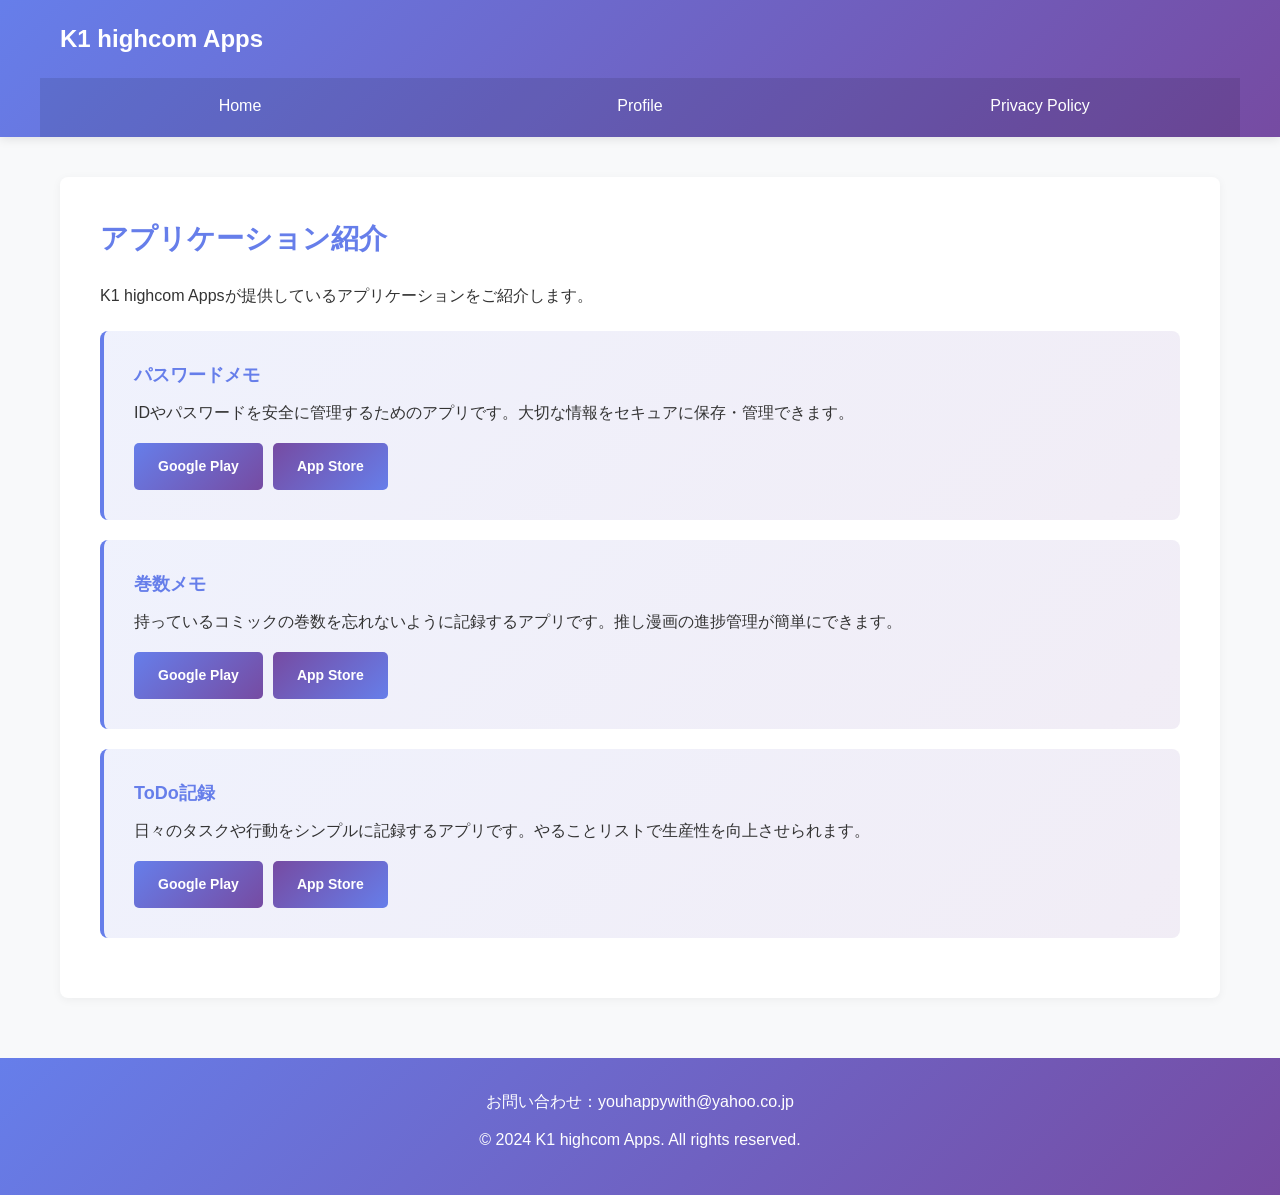
==== index.html @ 00ea288c "jekyllを使わずにWebサイトを作成" ====
<!DOCTYPE html>
<html lang="ja">
<head>
  <meta charset="UTF-8">
  <meta name="viewport" content="width=device-width, initial-scale=1.0">
  <title>K1 highcom Apps</title>
  <link rel="stylesheet" href="styles.css">
</head>
<body>
  <header>
    <div class="header-container">
      <div class="site-title">
        K1 highcom Apps
        <button class="menu-toggle">☰</button>
      </div>
      <nav>
        <ul>
          <li><a href="index.html">Home</a></li>
          <li><a href="profile.html">Profile</a></li>
          <li><a href="privacy.html">Privacy Policy</a></li>
        </ul>
      </nav>
    </div>
  </header>

  <main>
    <div class="container">
      <h1>アプリケーション紹介</h1>
      <p>K1 highcom Appsが提供しているアプリケーションをご紹介します。</p>

      <div class="app-card">
        <h3>パスワードメモ</h3>
        <p>IDやパスワードを安全に管理するためのアプリです。大切な情報をセキュアに保存・管理できます。</p>
        <div class="download-buttons">
          <a href="https://play.google.com/store/apps/details?id=com.highcom.passwordmemo&hl=ja" class="btn" target="_blank">Google Play</a>
          <a href="https://apps.apple.com/jp/app/id1234567890" class="btn btn-secondary" target="_blank">App Store</a>
        </div>
      </div>

      <div class="app-card">
        <h3>巻数メモ</h3>
        <p>持っているコミックの巻数を忘れないように記録するアプリです。推し漫画の進捗管理が簡単にできます。</p>
        <div class="download-buttons">
          <a href="https://play.google.com/store/apps/details?id=com.highcom.comicmemo&hl=ja" class="btn" target="_blank">Google Play</a>
          <a href="https://apps.apple.com/jp/app/id987654321" class="btn btn-secondary" target="_blank">App Store</a>
        </div>
      </div>

      <div class="app-card">
        <h3>ToDo記録</h3>
        <p>日々のタスクや行動をシンプルに記録するアプリです。やることリストで生産性を向上させられます。</p>
        <div class="download-buttons">
          <a href="https://play.google.com/store/apps/details?id=com.highcom.todolog&hl=ja" class="btn" target="_blank">Google Play</a>
          <a href="https://apps.apple.com/jp/app/id555666777" class="btn btn-secondary" target="_blank">App Store</a>
        </div>
      </div>
    </div>
  </main>

  <footer>
    <p>お問い合わせ：<a href="mailto:youhappywith@yahoo.co.jp">youhappywith@yahoo.co.jp</a></p>
    <p>&copy; 2024 K1 highcom Apps. All rights reserved.</p>
  </footer>

  <script src="script.js"></script>
</body>
</html>
---- styles.css ----
/* Global Styles */
* {
  margin: 0;
  padding: 0;
  box-sizing: border-box;
}

body {
  font-family: 'Segoe UI', Tahoma, Geneva, Verdana, sans-serif;
  line-height: 1.6;
  color: #333;
  background-color: #f8f9fa;
}

/* Header & Navigation */
header {
  background: linear-gradient(135deg, #667eea 0%, #764ba2 100%);
  color: white;
  padding: 0;
  box-shadow: 0 2px 10px rgba(0, 0, 0, 0.1);
  position: sticky;
  top: 0;
  z-index: 100;
}

.header-container {
  max-width: 1200px;
  margin: 0 auto;
  padding: 0;
}

.site-title {
  padding: 20px;
  font-size: 24px;
  font-weight: bold;
  display: flex;
  justify-content: space-between;
  align-items: center;
}

.menu-toggle {
  display: none;
  background: none;
  border: none;
  color: white;
  font-size: 24px;
  cursor: pointer;
}

nav {
  background: rgba(0, 0, 0, 0.1);
  display: flex;
  justify-content: flex-start;
}

nav ul {
  list-style: none;
  display: flex;
  width: 100%;
  margin: 0;
  padding: 0;
}

nav li {
  flex: 1;
}

nav a {
  display: block;
  color: white;
  text-decoration: none;
  padding: 15px 20px;
  text-align: center;
  transition: background-color 0.3s ease;
  border-bottom: 3px solid transparent;
}

nav a:hover,
nav a.active {
  background-color: rgba(0, 0, 0, 0.2);
  border-bottom-color: white;
}

/* Main Content */
main {
  max-width: 1200px;
  margin: 40px auto;
  padding: 0 20px;
}

.container {
  background: white;
  padding: 40px;
  border-radius: 8px;
  box-shadow: 0 2px 10px rgba(0, 0, 0, 0.05);
  margin-bottom: 40px;
}

h1 {
  color: #667eea;
  margin-bottom: 20px;
  font-size: 28px;
}

h2 {
  color: #764ba2;
  margin-top: 30px;
  margin-bottom: 15px;
  font-size: 22px;
}

h3 {
  color: #667eea;
  margin-top: 20px;
  margin-bottom: 10px;
  font-size: 18px;
}

p {
  margin-bottom: 15px;
  line-height: 1.8;
}

/* App Cards */
.app-card {
  background: linear-gradient(135deg, rgba(102, 126, 234, 0.1) 0%, rgba(118, 75, 162, 0.1) 100%);
  padding: 30px;
  margin: 20px 0;
  border-radius: 8px;
  border-left: 4px solid #667eea;
}

.app-card h3 {
  color: #667eea;
  margin-top: 0;
}

.app-card p {
  margin-bottom: 15px;
}

.download-buttons {
  display: flex;
  gap: 10px;
  margin-top: 15px;
  flex-wrap: wrap;
}

.btn {
  display: inline-block;
  padding: 12px 24px;
  background: linear-gradient(135deg, #667eea 0%, #764ba2 100%);
  color: white;
  text-decoration: none;
  border-radius: 5px;
  transition: transform 0.2s ease, box-shadow 0.2s ease;
  border: none;
  cursor: pointer;
  font-size: 14px;
  font-weight: 600;
}

.btn:hover {
  transform: translateY(-2px);
  box-shadow: 0 4px 15px rgba(102, 126, 234, 0.4);
}

.btn-secondary {
  background: linear-gradient(135deg, #764ba2 0%, #667eea 100%);
}

/* Profile Section */
.profile-info {
  display: grid;
  grid-template-columns: 1fr 1fr;
  gap: 30px;
  margin-bottom: 40px;
}

.profile-bio {
  padding: 20px;
  background: linear-gradient(135deg, rgba(102, 126, 234, 0.05) 0%, rgba(118, 75, 162, 0.05) 100%);
  border-radius: 8px;
  border-left: 4px solid #667eea;
}

.profile-bio h3 {
  margin-top: 0;
}

.profile-skills {
  padding: 20px;
  background: linear-gradient(135deg, rgba(118, 75, 162, 0.05) 0%, rgba(102, 126, 234, 0.05) 100%);
  border-radius: 8px;
  border-left: 4px solid #764ba2;
}

.profile-skills h3 {
  margin-top: 0;
  color: #764ba2;
}

.skill-list {
  list-style: none;
  padding: 0;
}

.skill-list li {
  padding: 8px 0;
  color: #555;
}

.skill-list li:before {
  content: "▸ ";
  color: #667eea;
  font-weight: bold;
  margin-right: 8px;
}

/* Timeline */
.timeline {
  position: relative;
  padding: 20px 0;
}

.timeline-item {
  padding-left: 40px;
  margin: 15px 0;
  position: relative;
}

.timeline-item:before {
  content: "";
  position: absolute;
  left: 0;
  top: 5px;
  width: 12px;
  height: 12px;
  background: linear-gradient(135deg, #667eea 0%, #764ba2 100%);
  border-radius: 50%;
  border: 2px solid white;
  box-shadow: 0 0 0 2px #667eea;
}

.timeline-date {
  font-weight: bold;
  color: #667eea;
  margin-right: 10px;
}

.timeline-content {
  color: #555;
}

/* Social Links */
.social-links {
  display: flex;
  gap: 15px;
  margin-top: 20px;
  flex-wrap: wrap;
}

.social-links a {
  display: inline-block;
  padding: 10px 20px;
  background: linear-gradient(135deg, #667eea 0%, #764ba2 100%);
  color: white;
  text-decoration: none;
  border-radius: 5px;
  transition: transform 0.2s ease;
  font-size: 14px;
  font-weight: 600;
}

.social-links a:hover {
  transform: translateY(-2px);
}

/* Footer */
footer {
  background: linear-gradient(135deg, #667eea 0%, #764ba2 100%);
  color: white;
  text-align: center;
  padding: 30px 20px;
  margin-top: 60px;
}

footer p {
  margin-bottom: 10px;
  color: white;
}

footer a {
  color: white;
  text-decoration: none;
  transition: text-decoration 0.2s ease;
}

footer a:hover {
  text-decoration: underline;
}

/* Responsive */
@media (max-width: 768px) {
  .site-title {
    flex-direction: column;
    align-items: flex-start;
  }

  .menu-toggle {
    display: block;
    position: absolute;
    top: 20px;
    right: 20px;
  }

  nav {
    max-height: 0;
    overflow: hidden;
    transition: max-height 0.3s ease;
  }

  nav.active {
    max-height: 300px;
  }

  nav ul {
    flex-direction: column;
  }

  nav li {
    flex: none;
  }

  .profile-info {
    grid-template-columns: 1fr;
  }

  .container {
    padding: 20px;
  }

  .download-buttons {
    flex-direction: column;
  }

  .btn {
    width: 100%;
    text-align: center;
  }

  h1 {
    font-size: 24px;
  }

  h2 {
    font-size: 20px;
  }
}

@media (max-width: 480px) {
  .site-title {
    font-size: 20px;
  }

  nav a {
    padding: 12px 15px;
    font-size: 14px;
  }

  .app-card {
    padding: 20px;
  }

  h1 {
    font-size: 20px;
  }

  h2 {
    font-size: 18px;
  }
}
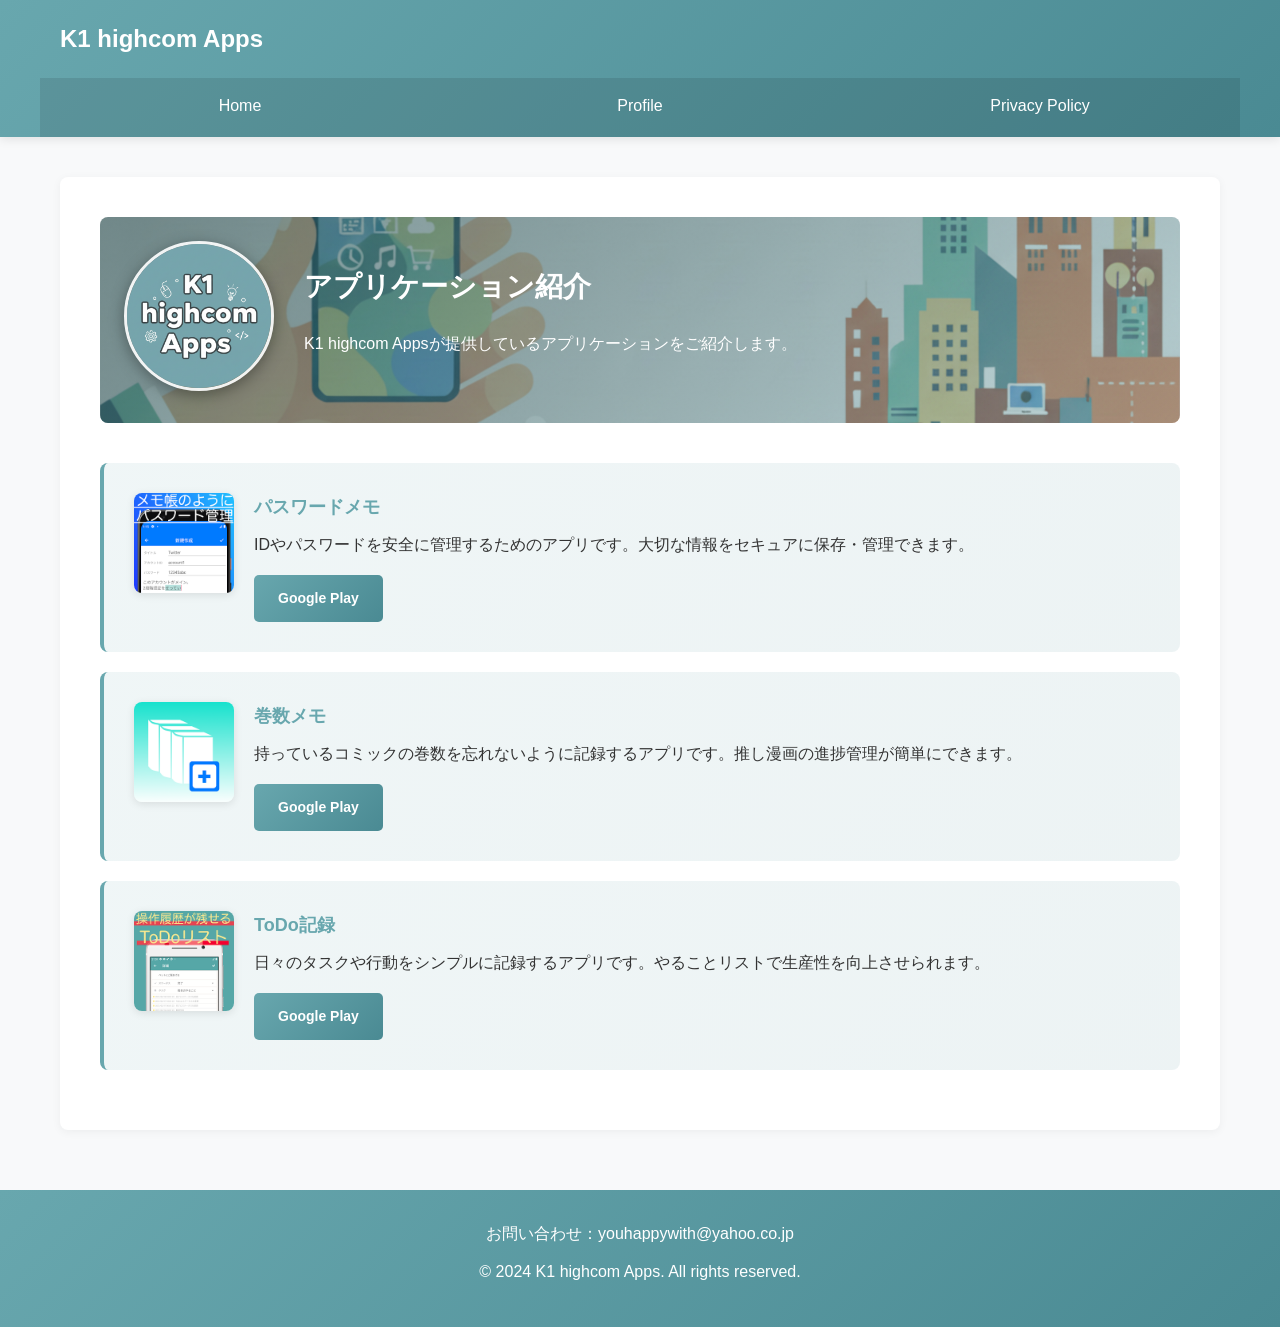
==== commit 109cb6e5: "Webサイトのレイアウト修正" ====
--- a/index.html
+++ b/index.html
@@ -25,33 +25,52 @@
 
   <main>
     <div class="container">
-      <h1>アプリケーション紹介</h1>
-      <p>K1 highcom Appsが提供しているアプリケーションをご紹介します。</p>
-
-      <div class="app-card">
-        <h3>パスワードメモ</h3>
-        <p>IDやパスワードを安全に管理するためのアプリです。大切な情報をセキュアに保存・管理できます。</p>
-        <div class="download-buttons">
-          <a href="https://play.google.com/store/apps/details?id=com.highcom.passwordmemo&hl=ja" class="btn" target="_blank">Google Play</a>
-          <a href="https://apps.apple.com/jp/app/id1234567890" class="btn btn-secondary" target="_blank">App Store</a>
+      <div class="intro-section">
+        <div class="intro-icon">
+          <img src="img/developer.png" alt="Developer">
+        </div>
+        <div class="intro-content">
+          <h1>アプリケーション紹介</h1>
+          <p>K1 highcom Appsが提供しているアプリケーションをご紹介します。</p>
         </div>
       </div>
 
       <div class="app-card">
-        <h3>巻数メモ</h3>
-        <p>持っているコミックの巻数を忘れないように記録するアプリです。推し漫画の進捗管理が簡単にできます。</p>
-        <div class="download-buttons">
-          <a href="https://play.google.com/store/apps/details?id=com.highcom.comicmemo&hl=ja" class="btn" target="_blank">Google Play</a>
-          <a href="https://apps.apple.com/jp/app/id987654321" class="btn btn-secondary" target="_blank">App Store</a>
+        <div class="app-icon">
+          <img src="img/passwordmemoicon.png" alt="パスワードメモ">
+        </div>
+        <div class="app-content">
+          <h3>パスワードメモ</h3>
+          <p>IDやパスワードを安全に管理するためのアプリです。大切な情報をセキュアに保存・管理できます。</p>
+          <div class="download-buttons">
+            <a href="https://play.google.com/store/apps/details?id=com.highcom.passwordmemo&hl=ja" class="btn" target="_blank">Google Play</a>
+          </div>
         </div>
       </div>
 
       <div class="app-card">
-        <h3>ToDo記録</h3>
-        <p>日々のタスクや行動をシンプルに記録するアプリです。やることリストで生産性を向上させられます。</p>
-        <div class="download-buttons">
-          <a href="https://play.google.com/store/apps/details?id=com.highcom.todolog&hl=ja" class="btn" target="_blank">Google Play</a>
-          <a href="https://apps.apple.com/jp/app/id555666777" class="btn btn-secondary" target="_blank">App Store</a>
+        <div class="app-icon">
+          <img src="img/comicmemoicon.png" alt="巻数メモ">
+        </div>
+        <div class="app-content">
+          <h3>巻数メモ</h3>
+          <p>持っているコミックの巻数を忘れないように記録するアプリです。推し漫画の進捗管理が簡単にできます。</p>
+          <div class="download-buttons">
+            <a href="https://play.google.com/store/apps/details?id=com.highcom.comicmemo&hl=ja" class="btn" target="_blank">Google Play</a>
+          </div>
+        </div>
+      </div>
+
+      <div class="app-card">
+        <div class="app-icon">
+          <img src="img/todologicon.png" alt="ToDo記録">
+        </div>
+        <div class="app-content">
+          <h3>ToDo記録</h3>
+          <p>日々のタスクや行動をシンプルに記録するアプリです。やることリストで生産性を向上させられます。</p>
+          <div class="download-buttons">
+            <a href="https://play.google.com/store/apps/details?id=com.highcom.todolog&hl=ja" class="btn" target="_blank">Google Play</a>
+          </div>
         </div>
       </div>
     </div>
--- a/styles.css
+++ b/styles.css
@@ -14,7 +14,7 @@
 
 /* Header & Navigation */
 header {
-  background: linear-gradient(135deg, #667eea 0%, #764ba2 100%);
+  background: linear-gradient(135deg, #68a7ae 0%, #4a8a93 100%);
   color: white;
   padding: 0;
   box-shadow: 0 2px 10px rgba(0, 0, 0, 0.1);
@@ -86,6 +86,60 @@
   max-width: 1200px;
   margin: 40px auto;
   padding: 0 20px;
+}
+
+/* Intro section: use developerheader.jpeg as background with overlay */
+.intro-section {
+  position: relative;
+  display: flex;
+  gap: 30px;
+  align-items: center;
+  margin-bottom: 40px;
+  padding: 24px;
+  border-radius: 8px;
+  overflow: hidden;
+  background-image: url('img/developerheader.jpeg');
+  background-size: cover;
+  background-position: center;
+}
+
+/* dark / teal overlay to ensure text contrast */
+.intro-section::before {
+  content: "";
+  position: absolute;
+  inset: 0;
+  background: linear-gradient(135deg, rgba(8, 50, 52, 0.55), rgba(74, 138, 147, 0.35));
+  z-index: 1;
+}
+
+/* put children above overlay */
+.intro-section > * {
+  position: relative;
+  z-index: 2;
+}
+
+/* text color override for readability on image */
+.intro-section h1,
+.intro-section p {
+  color: #ffffff;
+}
+
+/* icon style override when on image background */
+.intro-icon img {
+  width: 150px;
+  height: 150px;
+  border-radius: 50%;
+  object-fit: cover;
+  box-shadow: 0 4px 15px rgba(0, 0, 0, 0.35);
+  border: 3px solid rgba(255,255,255,0.9);
+}
+
+.intro-icon {
+  flex-shrink: 0;
+}
+
+.intro-content {
+  flex: 1;
 }
 
 .container {
@@ -97,20 +151,20 @@
 }
 
 h1 {
-  color: #667eea;
+  color: #68a7ae;
   margin-bottom: 20px;
   font-size: 28px;
 }
 
 h2 {
-  color: #764ba2;
+  color: #4a8a93;
   margin-top: 30px;
   margin-bottom: 15px;
   font-size: 22px;
 }
 
 h3 {
-  color: #667eea;
+  color: #68a7ae;
   margin-top: 20px;
   margin-bottom: 10px;
   font-size: 18px;
@@ -123,15 +177,34 @@
 
 /* App Cards */
 .app-card {
-  background: linear-gradient(135deg, rgba(102, 126, 234, 0.1) 0%, rgba(118, 75, 162, 0.1) 100%);
+  background: linear-gradient(135deg, rgba(104, 167, 174, 0.1) 0%, rgba(74, 138, 147, 0.1) 100%);
   padding: 30px;
   margin: 20px 0;
   border-radius: 8px;
-  border-left: 4px solid #667eea;
+  border-left: 4px solid #68a7ae;
+  display: flex;
+  gap: 20px;
+  align-items: flex-start;
+}
+
+.app-icon {
+  flex-shrink: 0;
+}
+
+.app-icon img {
+  width: 100px;
+  height: 100px;
+  border-radius: 8px;
+  object-fit: cover;
+  box-shadow: 0 2px 8px rgba(0, 0, 0, 0.1);
+}
+
+.app-content {
+  flex: 1;
 }
 
 .app-card h3 {
-  color: #667eea;
+  color: #68a7ae;
   margin-top: 0;
 }
 
@@ -149,7 +222,7 @@
 .btn {
   display: inline-block;
   padding: 12px 24px;
-  background: linear-gradient(135deg, #667eea 0%, #764ba2 100%);
+  background: linear-gradient(135deg, #68a7ae 0%, #4a8a93 100%);
   color: white;
   text-decoration: none;
   border-radius: 5px;
@@ -162,26 +235,46 @@
 
 .btn:hover {
   transform: translateY(-2px);
-  box-shadow: 0 4px 15px rgba(102, 126, 234, 0.4);
+  box-shadow: 0 4px 15px rgba(104, 167, 174, 0.4);
 }
 
 .btn-secondary {
-  background: linear-gradient(135deg, #764ba2 0%, #667eea 100%);
+  background: linear-gradient(135deg, #4a8a93 0%, #68a7ae 100%);
 }
 
 /* Profile Section */
-.profile-info {
+.profile-header {
+  display: flex;
+  gap: 30px;
+  margin-bottom: 40px;
+  align-items: flex-start;
+}
+
+.profile-image {
+  flex-shrink: 0;
+}
+
+.profile-image img {
+  width: 150px;
+  height: 150px;
+  border-radius: 50%;
+  object-fit: cover;
+  box-shadow: 0 4px 15px rgba(104, 167, 174, 0.3);
+  border: 3px solid #68a7ae;
+}
+
+.profile-header > div:last-child {
   display: grid;
   grid-template-columns: 1fr 1fr;
   gap: 30px;
-  margin-bottom: 40px;
+  flex: 1;
 }
 
 .profile-bio {
   padding: 20px;
-  background: linear-gradient(135deg, rgba(102, 126, 234, 0.05) 0%, rgba(118, 75, 162, 0.05) 100%);
+  background: linear-gradient(135deg, rgba(104, 167, 174, 0.05) 0%, rgba(74, 138, 147, 0.05) 100%);
   border-radius: 8px;
-  border-left: 4px solid #667eea;
+  border-left: 4px solid #68a7ae;
 }
 
 .profile-bio h3 {
@@ -190,14 +283,14 @@
 
 .profile-skills {
   padding: 20px;
-  background: linear-gradient(135deg, rgba(118, 75, 162, 0.05) 0%, rgba(102, 126, 234, 0.05) 100%);
+  background: linear-gradient(135deg, rgba(74, 138, 147, 0.05) 0%, rgba(104, 167, 174, 0.05) 100%);
   border-radius: 8px;
-  border-left: 4px solid #764ba2;
+  border-left: 4px solid #4a8a93;
 }
 
 .profile-skills h3 {
   margin-top: 0;
-  color: #764ba2;
+  color: #4a8a93;
 }
 
 .skill-list {
@@ -212,7 +305,7 @@
 
 .skill-list li:before {
   content: "▸ ";
-  color: #667eea;
+  color: #68a7ae;
   font-weight: bold;
   margin-right: 8px;
 }
@@ -236,15 +329,15 @@
   top: 5px;
   width: 12px;
   height: 12px;
-  background: linear-gradient(135deg, #667eea 0%, #764ba2 100%);
+  background: linear-gradient(135deg, #68a7ae 0%, #4a8a93 100%);
   border-radius: 50%;
   border: 2px solid white;
-  box-shadow: 0 0 0 2px #667eea;
+  box-shadow: 0 0 0 2px #68a7ae;
 }
 
 .timeline-date {
   font-weight: bold;
-  color: #667eea;
+  color: #68a7ae;
   margin-right: 10px;
 }
 
@@ -263,7 +356,7 @@
 .social-links a {
   display: inline-block;
   padding: 10px 20px;
-  background: linear-gradient(135deg, #667eea 0%, #764ba2 100%);
+  background: linear-gradient(135deg, #68a7ae 0%, #4a8a93 100%);
   color: white;
   text-decoration: none;
   border-radius: 5px;
@@ -278,7 +371,7 @@
 
 /* Footer */
 footer {
-  background: linear-gradient(135deg, #667eea 0%, #764ba2 100%);
+  background: linear-gradient(135deg, #68a7ae 0%, #4a8a93 100%);
   color: white;
   text-align: center;
   padding: 30px 20px;
@@ -332,8 +425,50 @@
     flex: none;
   }
 
-  .profile-info {
+  .intro-section {
+    flex-direction: column;
+    align-items: center;
+    text-align: center;
+  }
+
+  .intro-icon {
+    width: 100%;
+  }
+
+  .intro-icon img {
+    width: 120px;
+    height: 120px;
+  }
+
+  .profile-header {
+    flex-direction: column;
+    align-items: center;
+  }
+
+  .profile-image img {
+    width: 120px;
+    height: 120px;
+  }
+
+  .profile-header > div:last-child {
     grid-template-columns: 1fr;
+  }
+
+  .app-card {
+    flex-direction: column;
+    align-items: center;
+    text-align: center;
+  }
+
+  .app-icon {
+    width: 100%;
+  }
+
+  .app-icon img {
+    width: 80px;
+    height: 80px;
+    margin: 0 auto;
+    display: block;
   }
 
   .container {
@@ -380,4 +515,3 @@
     font-size: 18px;
   }
 }
-
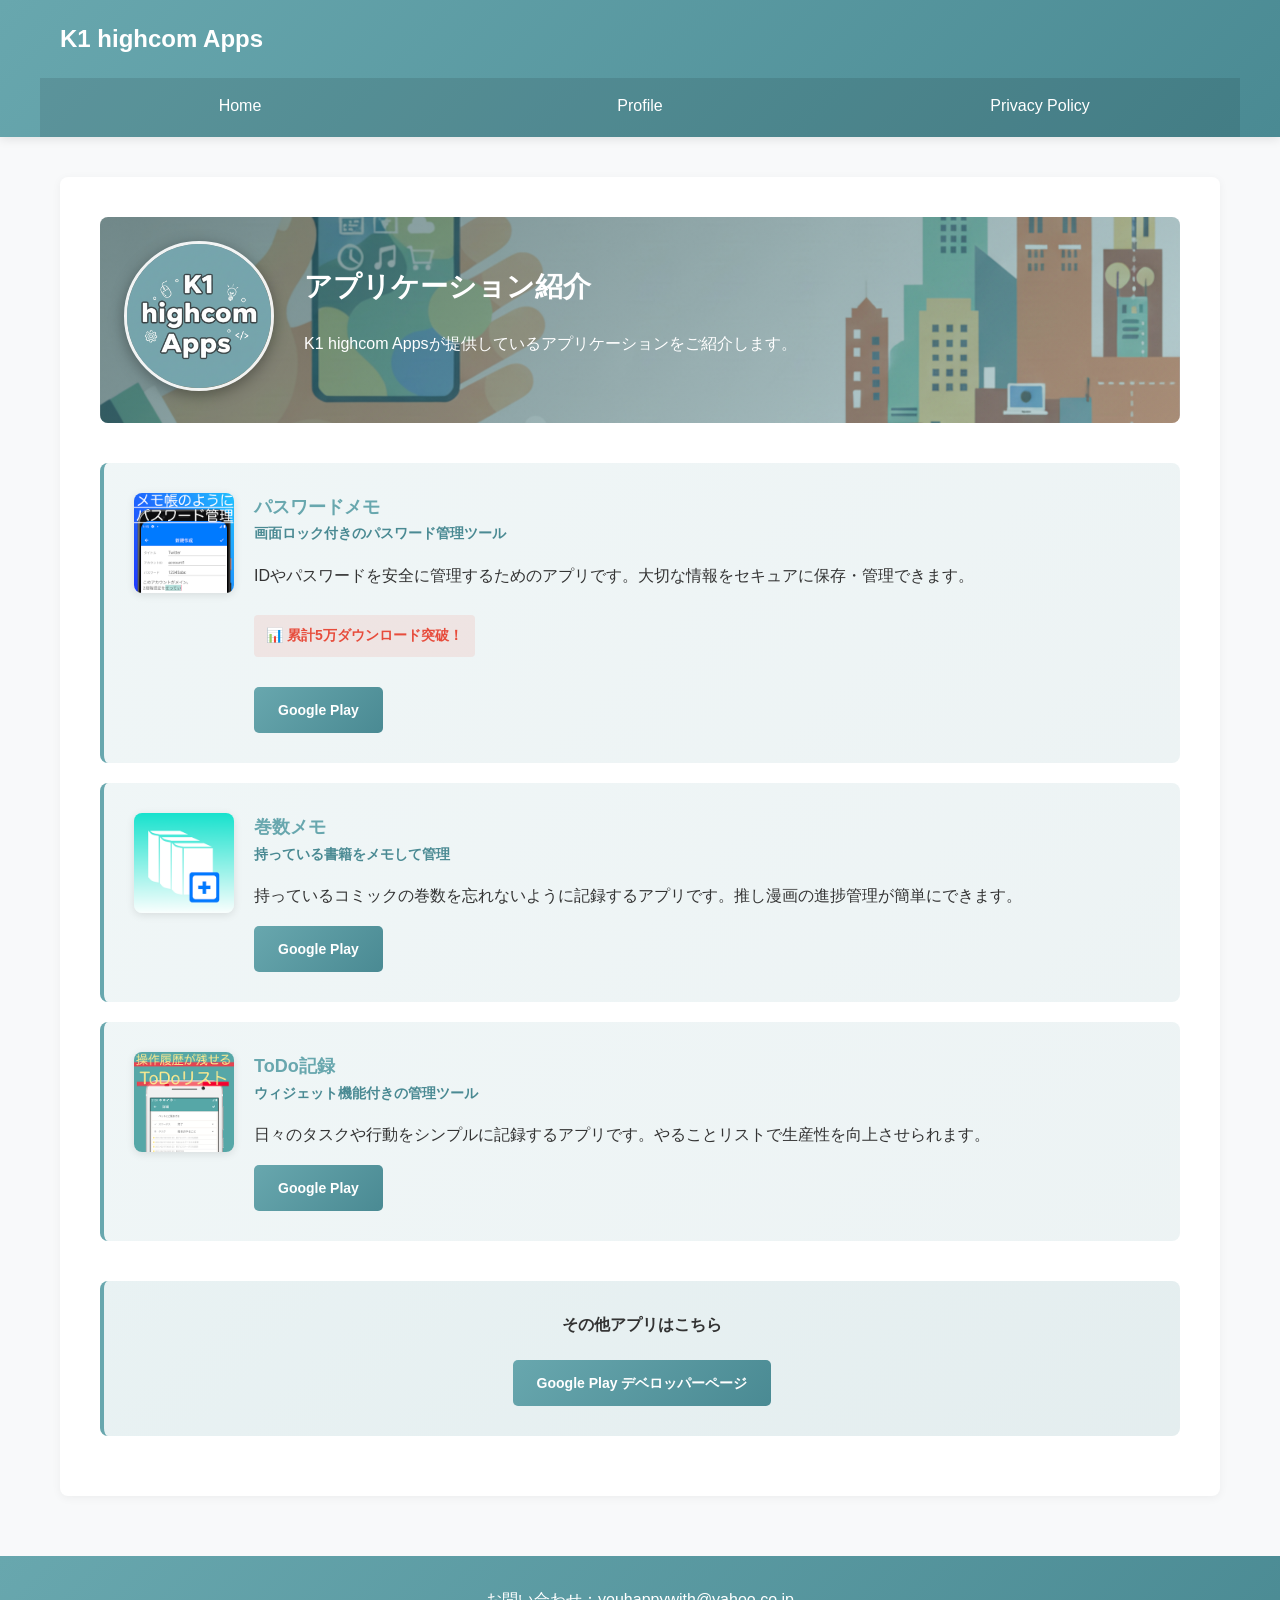
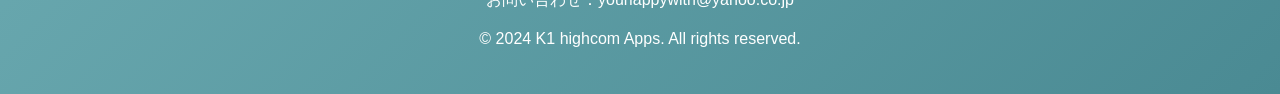
==== commit fe9a4d1f: "アプリ紹介レイアウトを修正" ====
--- a/index.html
+++ b/index.html
@@ -41,7 +41,9 @@
         </div>
         <div class="app-content">
           <h3>パスワードメモ</h3>
+          <p class="app-subtitle">画面ロック付きのパスワード管理ツール</p>
           <p>IDやパスワードを安全に管理するためのアプリです。大切な情報をセキュアに保存・管理できます。</p>
+          <p class="app-badge">📊 累計5万ダウンロード突破！</p>
           <div class="download-buttons">
             <a href="https://play.google.com/store/apps/details?id=com.highcom.passwordmemo&hl=ja" class="btn" target="_blank">Google Play</a>
           </div>
@@ -54,6 +56,7 @@
         </div>
         <div class="app-content">
           <h3>巻数メモ</h3>
+          <p class="app-subtitle">持っている書籍をメモして管理</p>
           <p>持っているコミックの巻数を忘れないように記録するアプリです。推し漫画の進捗管理が簡単にできます。</p>
           <div class="download-buttons">
             <a href="https://play.google.com/store/apps/details?id=com.highcom.comicmemo&hl=ja" class="btn" target="_blank">Google Play</a>
@@ -67,11 +70,17 @@
         </div>
         <div class="app-content">
           <h3>ToDo記録</h3>
+          <p class="app-subtitle">ウィジェット機能付きの管理ツール</p>
           <p>日々のタスクや行動をシンプルに記録するアプリです。やることリストで生産性を向上させられます。</p>
           <div class="download-buttons">
             <a href="https://play.google.com/store/apps/details?id=com.highcom.todolog&hl=ja" class="btn" target="_blank">Google Play</a>
           </div>
         </div>
+      </div>
+
+      <div class="other-apps-section">
+        <p><strong>その他アプリはこちら</strong></p>
+        <a href="https://play.google.com/store/apps/dev?id=7021970601331327681" class="btn" target="_blank">Google Play デベロッパーページ</a>
       </div>
     </div>
   </main>
--- a/styles.css
+++ b/styles.css
@@ -203,6 +203,25 @@
   flex: 1;
 }
 
+.app-subtitle {
+  font-size: 14px;
+  color: #4a8a93;
+  font-weight: 600;
+  margin-bottom: 10px;
+  margin-top: -10px;
+}
+
+.app-badge {
+  font-size: 14px;
+  color: #e74c3c;
+  font-weight: 700;
+  background: rgba(231, 76, 60, 0.1);
+  padding: 8px 12px;
+  border-radius: 4px;
+  display: inline-block;
+  margin: 10px 0;
+}
+
 .app-card h3 {
   color: #68a7ae;
   margin-top: 0;
@@ -210,6 +229,25 @@
 
 .app-card p {
   margin-bottom: 15px;
+}
+
+.other-apps-section {
+  background: linear-gradient(135deg, rgba(104, 167, 174, 0.15) 0%, rgba(74, 138, 147, 0.15) 100%);
+  padding: 30px;
+  margin: 40px 0 20px 0;
+  border-radius: 8px;
+  border-left: 4px solid #68a7ae;
+  text-align: center;
+}
+
+.other-apps-section p {
+  margin-bottom: 20px;
+  font-size: 16px;
+  color: #333;
+}
+
+.other-apps-section .btn {
+  display: inline-block;
 }
 
 .download-buttons {
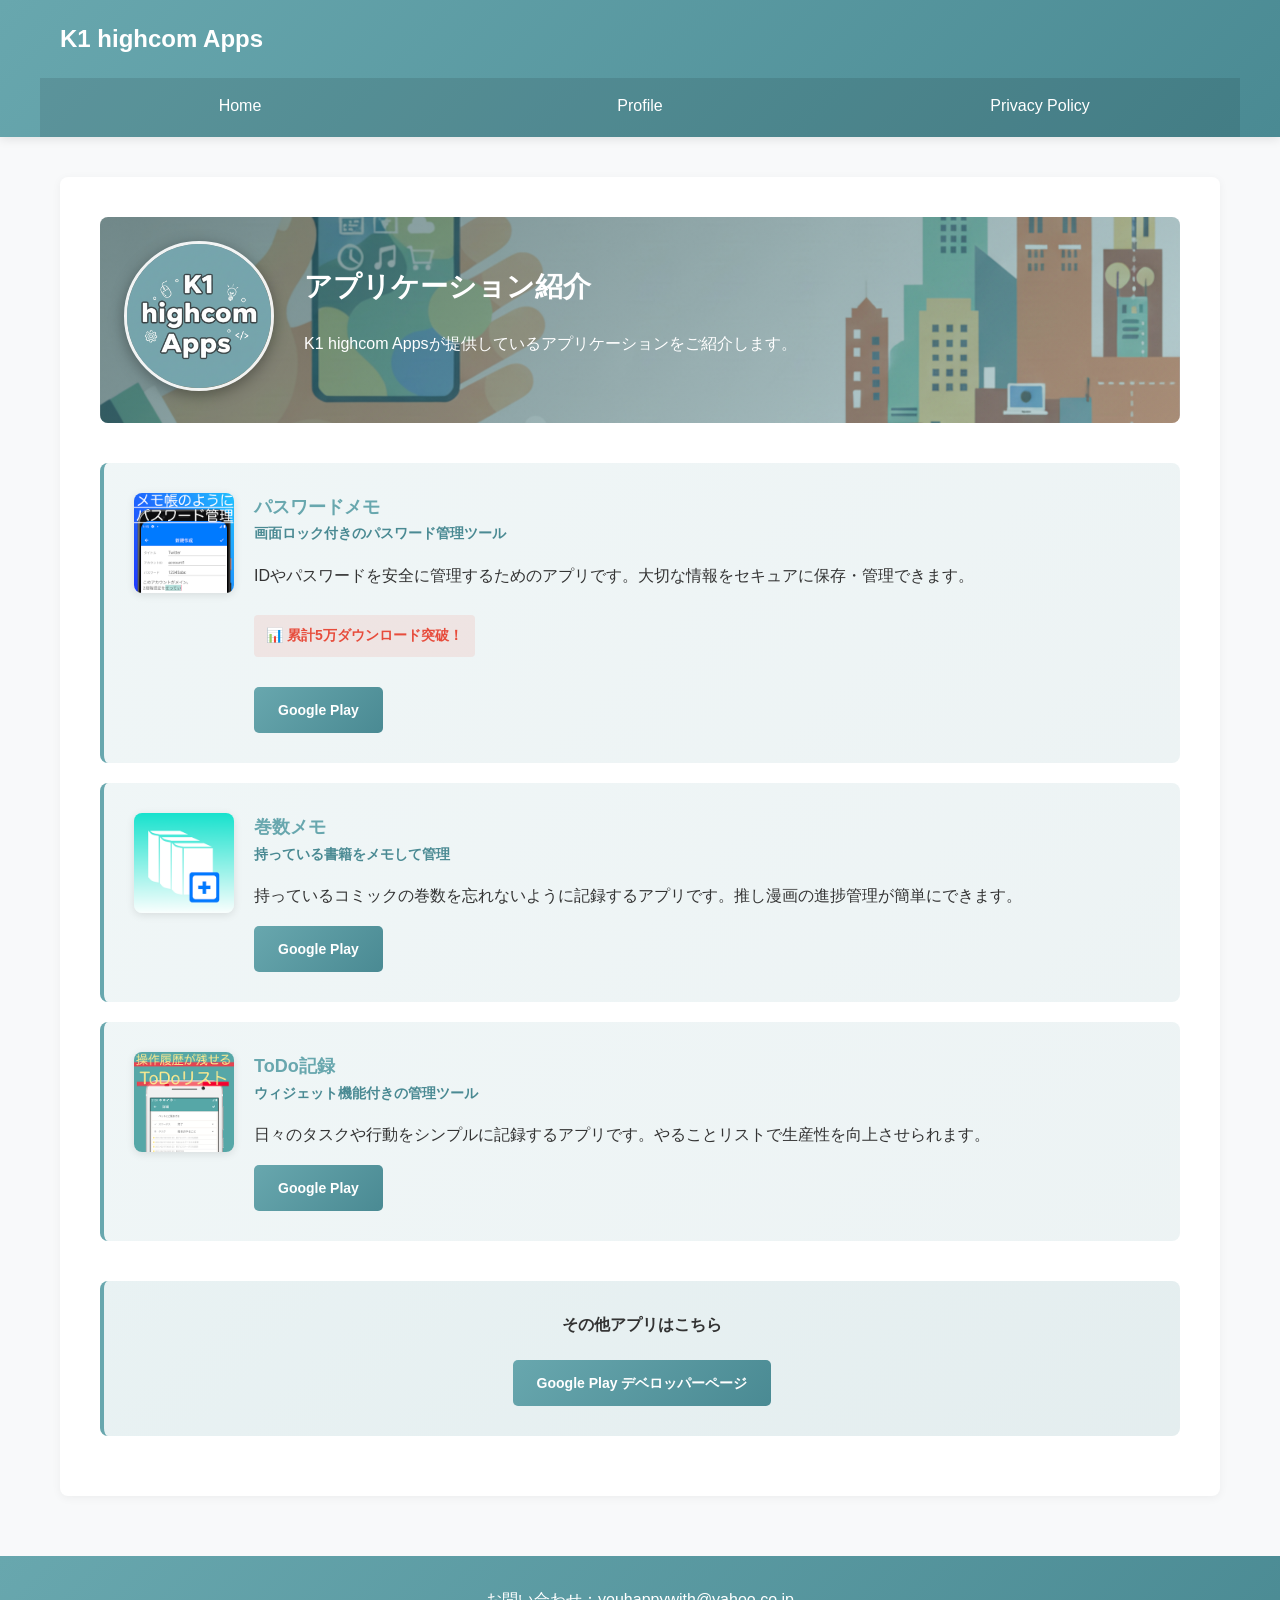
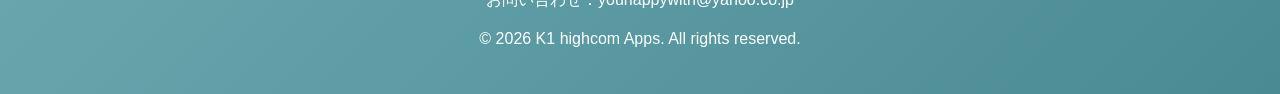
==== commit bc2484bf: "更新日をアップデート" ====
--- a/index.html
+++ b/index.html
@@ -87,7 +87,7 @@
 
   <footer>
     <p>お問い合わせ：<a href="mailto:youhappywith@yahoo.co.jp">youhappywith@yahoo.co.jp</a></p>
-    <p>&copy; 2024 K1 highcom Apps. All rights reserved.</p>
+    <p>&copy; 2026 K1 highcom Apps. All rights reserved.</p>
   </footer>
 
   <script src="script.js"></script>
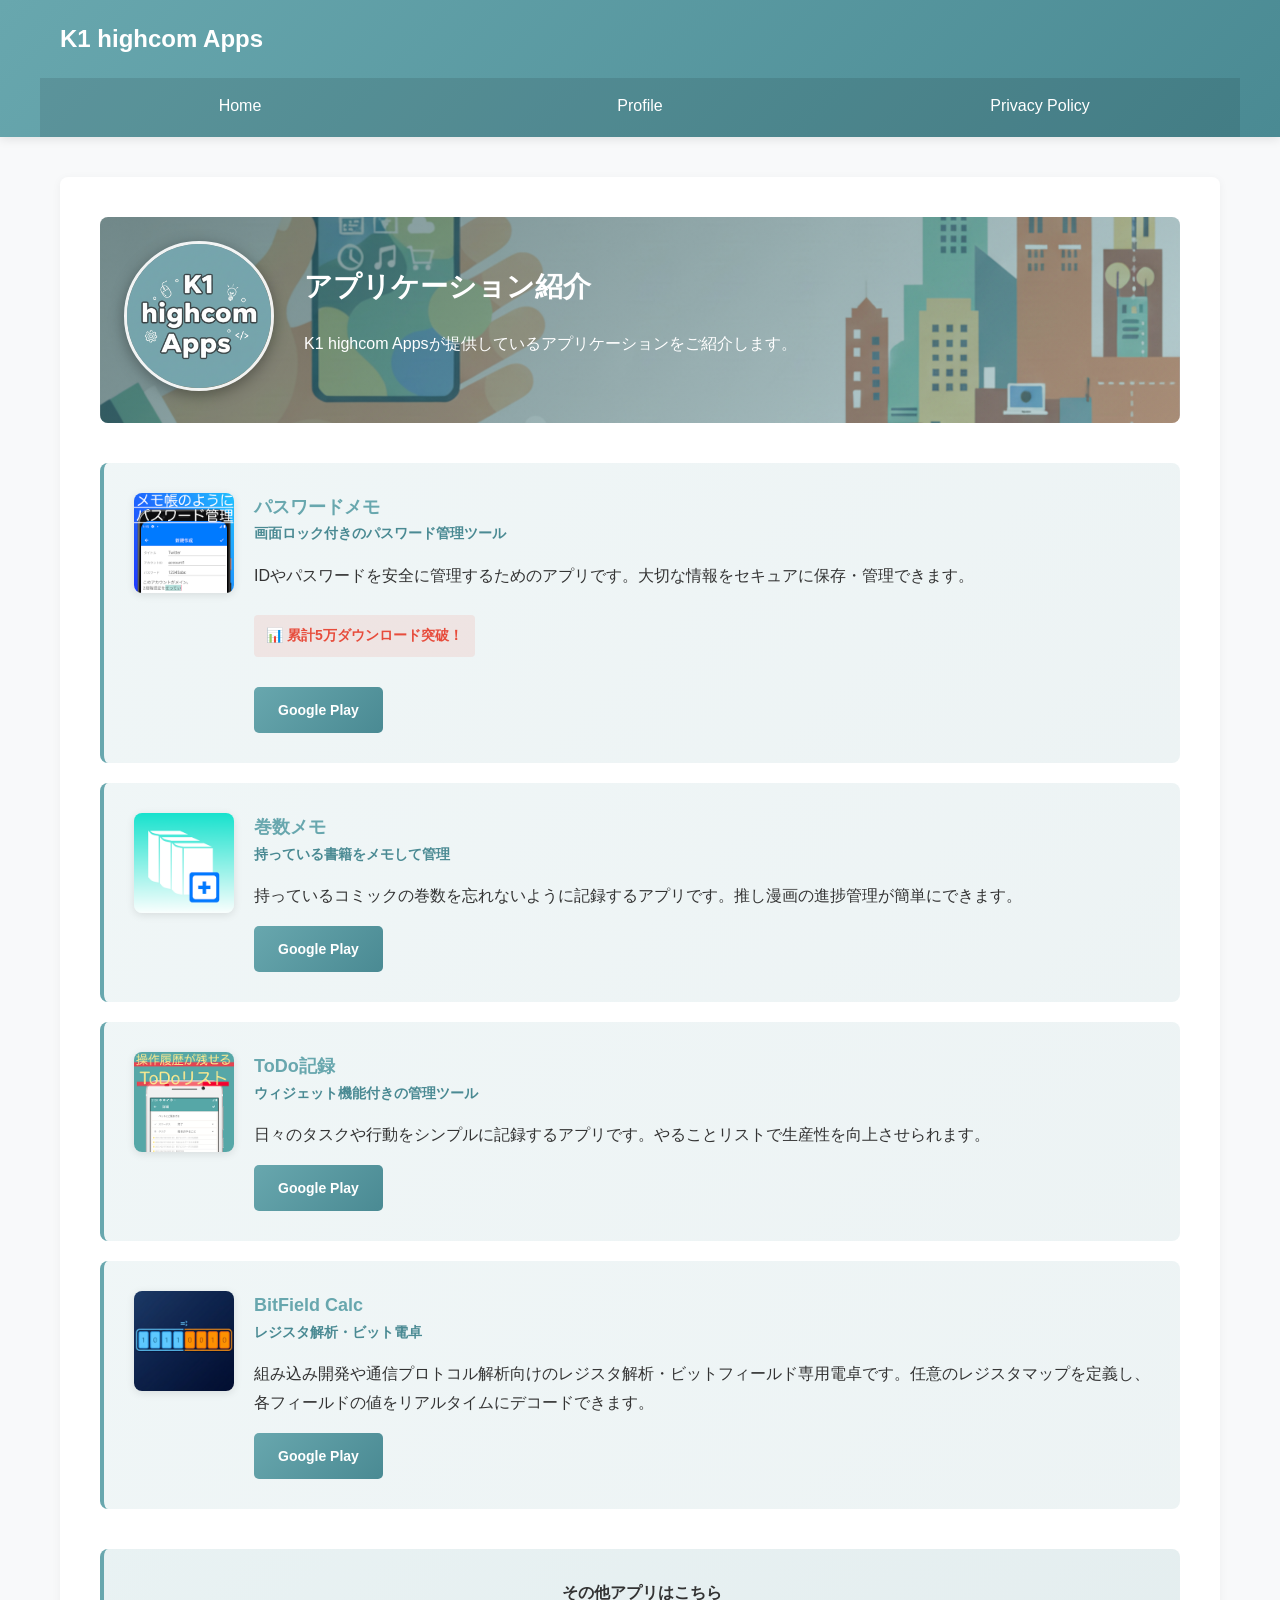
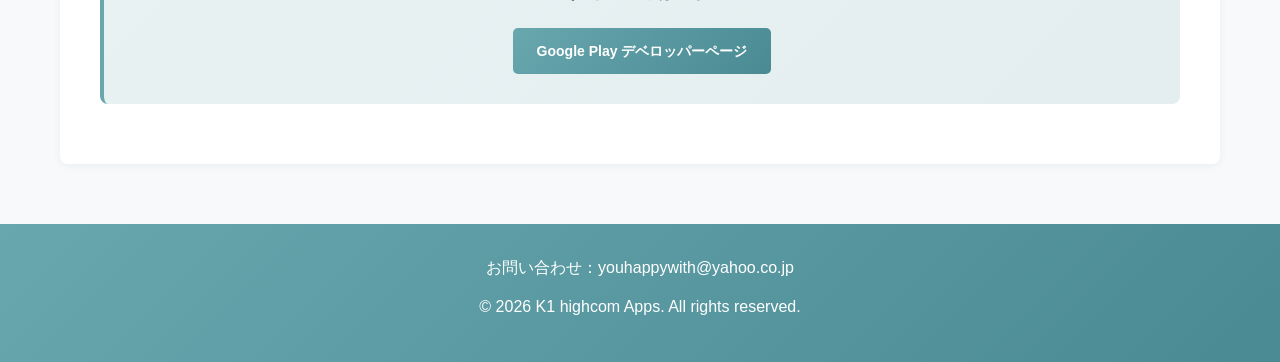
==== commit c87ac795: "BitField Calcのアプリ紹介を追加" ====
--- a/index.html
+++ b/index.html
@@ -1,6 +1,15 @@
 <!DOCTYPE html>
 <html lang="ja">
 <head>
+  <!-- Google tag (gtag.js) -->
+  <script async src="https://www.googletagmanager.com/gtag/js?id=G-1EQ2342HZE"></script>
+  <script>
+    window.dataLayer = window.dataLayer || [];
+    function gtag(){dataLayer.push(arguments);}
+    gtag('js', new Date());
+
+    gtag('config', 'G-1EQ2342HZE');
+  </script>
   <meta charset="UTF-8">
   <meta name="viewport" content="width=device-width, initial-scale=1.0">
   <title>K1 highcom Apps</title>
@@ -78,6 +87,20 @@
         </div>
       </div>
 
+      <div class="app-card">
+        <div class="app-icon">
+          <img src="img/bitfieldcalcicon.png" alt="BitField Calc">
+        </div>
+        <div class="app-content">
+          <h3>BitField Calc</h3>
+          <p class="app-subtitle">レジスタ解析・ビット電卓</p>
+          <p>組み込み開発や通信プロトコル解析向けのレジスタ解析・ビットフィールド専用電卓です。任意のレジスタマップを定義し、各フィールドの値をリアルタイムにデコードできます。</p>
+          <div class="download-buttons">
+            <a href="https://play.google.com/store/apps/details?id=com.highcom.bitfieldcalc&hl=ja" class="btn" target="_blank">Google Play</a>
+          </div>
+        </div>
+      </div>
+
       <div class="other-apps-section">
         <p><strong>その他アプリはこちら</strong></p>
         <a href="https://play.google.com/store/apps/dev?id=7021970601331327681" class="btn" target="_blank">Google Play デベロッパーページ</a>
--- a/styles.css
+++ b/styles.css
@@ -278,6 +278,24 @@
 
 .btn-secondary {
   background: linear-gradient(135deg, #4a8a93 0%, #68a7ae 100%);
+}
+
+.btn.active {
+  background: #333;
+  box-shadow: inset 0 2px 5px rgba(0,0,0,0.2);
+}
+
+.btn-sm {
+  padding: 8px 16px;
+  font-size: 12px;
+}
+
+/* Language Switcher */
+.lang-switcher {
+  display: flex;
+  gap: 10px;
+  margin-bottom: 20px;
+  justify-content: flex-end;
 }
 
 /* Profile Section */
